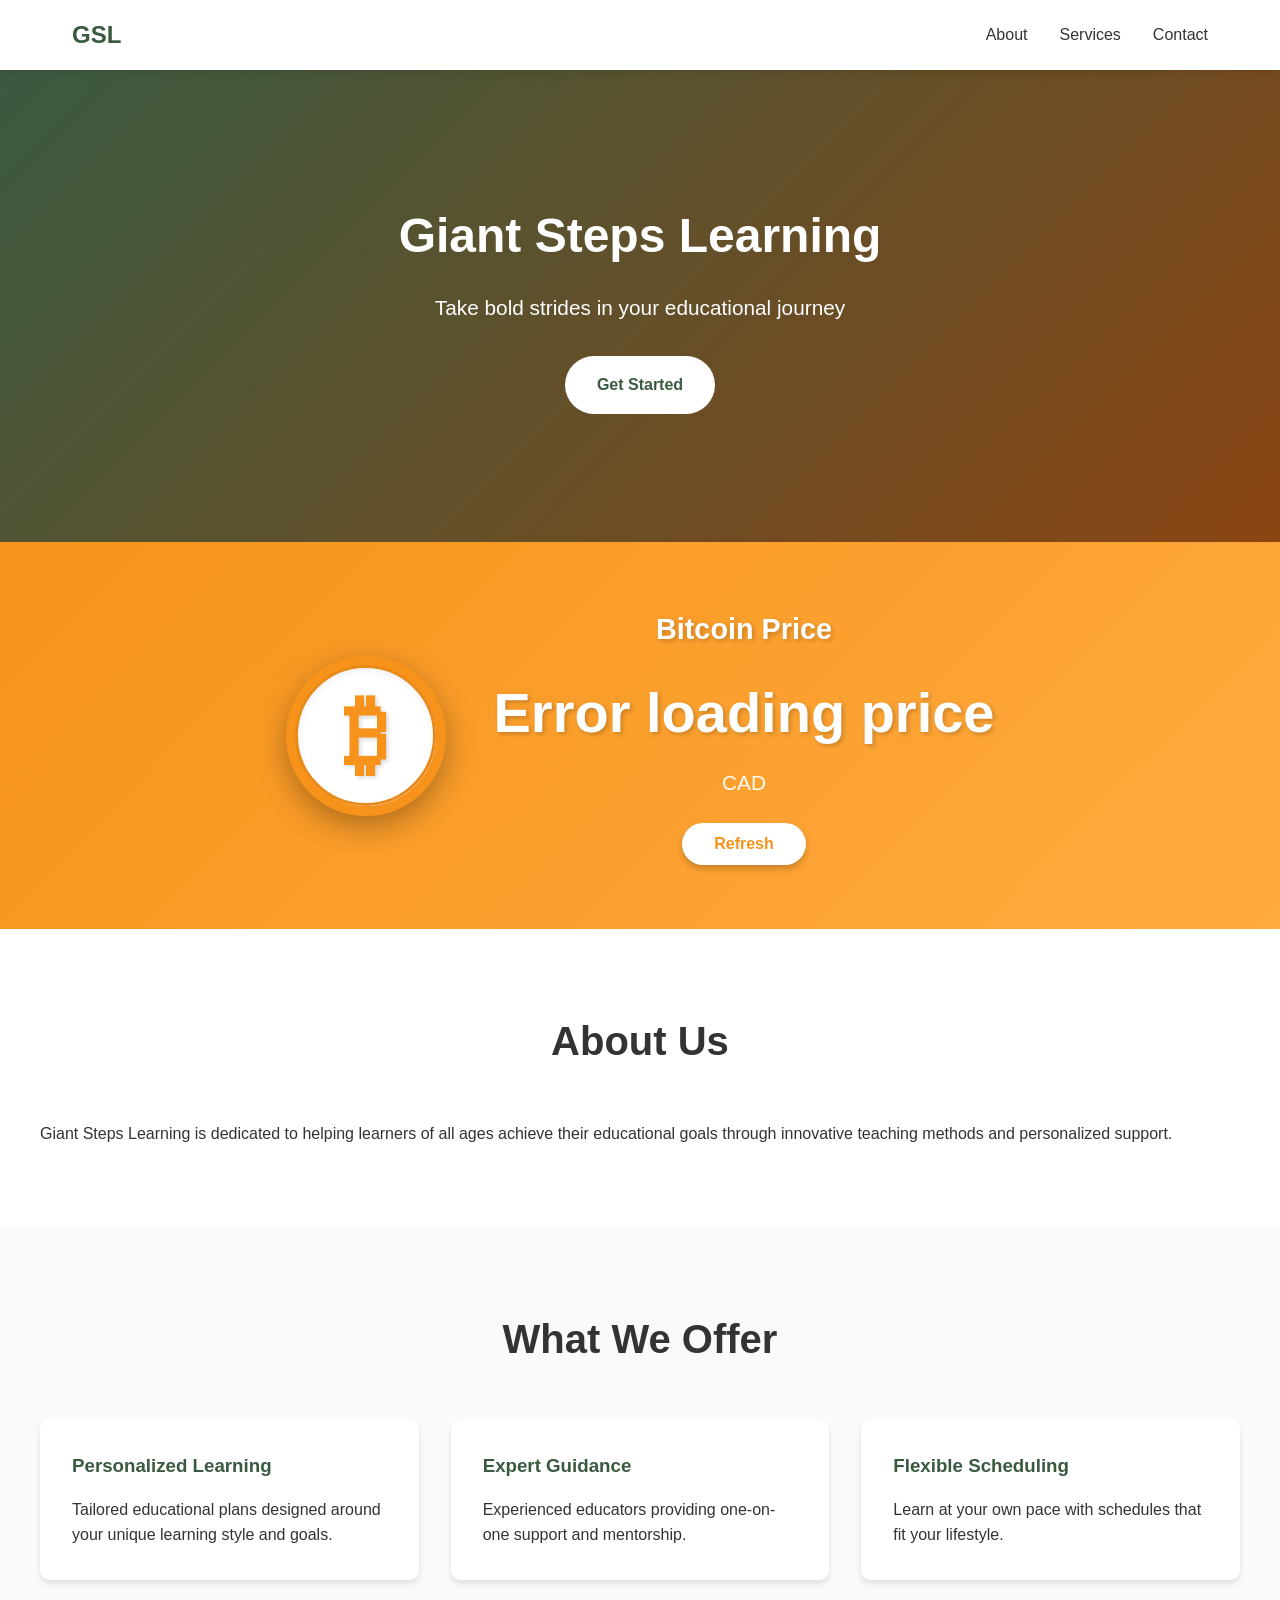
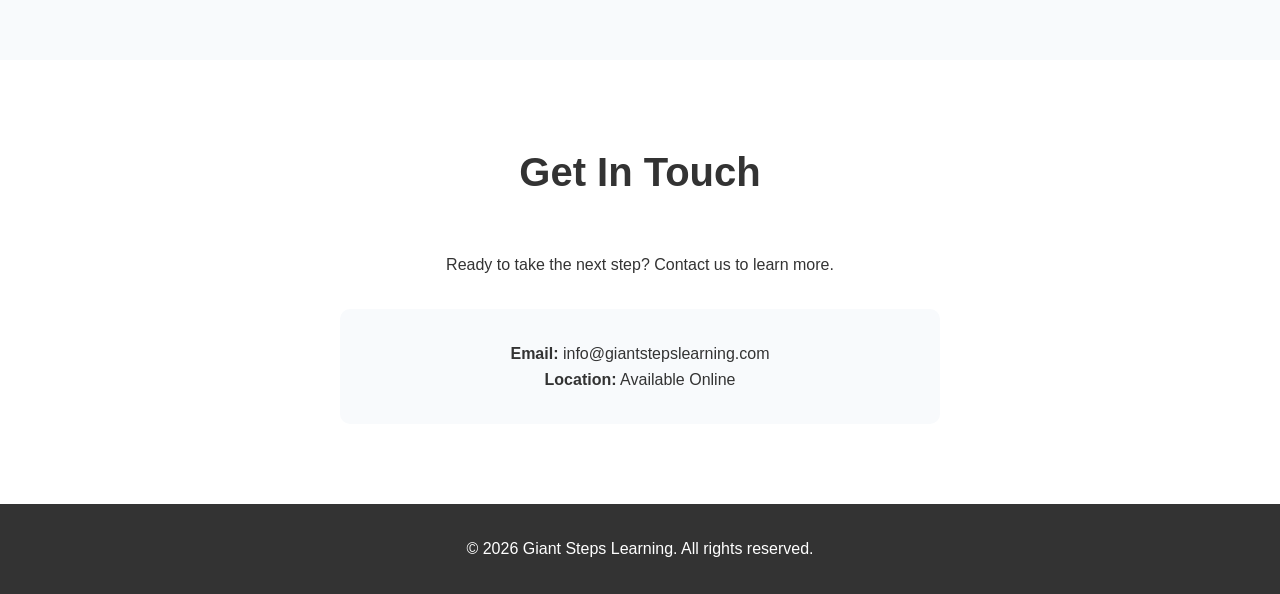
==== gsl-site/index.html @ 59ab50cb "Launch 'Get Off Zero' landing page with Bitcoin education focus" ====
<!DOCTYPE html>
<html lang="en">
<head>
    <meta charset="UTF-8">
    <meta name="viewport" content="width=device-width, initial-scale=1.0">
    <title>Giant Steps Learning</title>
    <link rel="stylesheet" href="style-new.css">
</head>
<body>
    <nav>
        <div class="nav-container">
            <div class="logo">GSL</div>
            <ul class="nav-links">
                <li><a href="#about">About</a></li>
                <li><a href="#services">Services</a></li>
                <li><a href="#contact">Contact</a></li>
            </ul>
        </div>
    </nav>

    <section class="hero">
        <div class="hero-content">
            <h1>Giant Steps Learning</h1>
            <p>Take bold strides in your educational journey</p>
            <a href="#contact" class="cta-button">Get Started</a>
        </div>
    </section>

    <!-- Bitcoin Price Tracker -->
    <section class="btc-tracker">
        <div class="btc-tracker-content">
            <div class="btc-logo">
                <div class="btc-circle">
                    <span class="btc-symbol">₿</span>
                </div>
            </div>
            <div class="btc-info">
                <h3>Bitcoin Price</h3>
                <p class="btc-price" id="btcPrice">Loading...</p>
                <p class="btc-currency">CAD</p>
                <button class="btc-refresh" onclick="fetchBTCPrice()">Refresh</button>
            </div>
        </div>
    </section>

    <section id="about" class="section">
        <div class="container">
            <h2>About Us</h2>
            <p>Giant Steps Learning is dedicated to helping learners of all ages achieve their educational goals through innovative teaching methods and personalized support.</p>
        </div>
    </section>

    <section id="services" class="section alt-bg">
        <div class="container">
            <h2>What We Offer</h2>
            <div class="services-grid">
                <div class="service-card">
                    <h3>Personalized Learning</h3>
                    <p>Tailored educational plans designed around your unique learning style and goals.</p>
                </div>
                <div class="service-card">
                    <h3>Expert Guidance</h3>
                    <p>Experienced educators providing one-on-one support and mentorship.</p>
                </div>
                <div class="service-card">
                    <h3>Flexible Scheduling</h3>
                    <p>Learn at your own pace with schedules that fit your lifestyle.</p>
                </div>
            </div>
        </div>
    </section>

    <section id="contact" class="section">
        <div class="container">
            <h2>Get In Touch</h2>
            <div class="contact-info">
                <p>Ready to take the next step? Contact us to learn more.</p>
                <div class="contact-details">
                    <p><strong>Email:</strong> info@giantstepslearning.com</p>
                    <p><strong>Location:</strong> Available Online</p>
                </div>
            </div>
        </div>
    </section>

    <footer>
        <div class="container">
            <p>&copy; 2026 Giant Steps Learning. All rights reserved.</p>
        </div>
    </footer>

    <script>
        async function fetchBTCPrice() {
            const priceElement = document.getElementById('btcPrice');
            priceElement.textContent = 'Loading...';
            
            try {
                const response = await fetch('https://api.coingecko.com/api/v3/simple/price?ids=bitcoin&vs_currencies=cad');
                const data = await response.json();
                const price = data.bitcoin.cad;
                priceElement.textContent = '$' + price.toLocaleString('en-CA', { minimumFractionDigits: 2, maximumFractionDigits: 2 });
            } catch (error) {
                priceElement.textContent = 'Error loading price';
                console.error('Error fetching BTC price:', error);
            }
        }

        // Fetch price on page load
        fetchBTCPrice();

        // Auto-refresh every 60 seconds
        setInterval(fetchBTCPrice, 60000);
    </script>
</body>
</html>
---- gsl-site/style-new.css ----
* {
    margin: 0;
    padding: 0;
    box-sizing: border-box;
}

body {
    font-family: 'Segoe UI', Tahoma, Geneva, Verdana, sans-serif;
    line-height: 1.6;
    color: #333;
}

nav {
    background: #fff;
    box-shadow: 0 2px 10px rgba(0,0,0,0.1);
    position: sticky;
    top: 0;
    z-index: 1000;
}

.nav-container {
    max-width: 1200px;
    margin: 0 auto;
    padding: 1rem 2rem;
    display: flex;
    justify-content: space-between;
    align-items: center;
}

.logo {
    font-size: 1.5rem;
    font-weight: bold;
    color: #3a5a40;
}

.nav-links {
    list-style: none;
    display: flex;
    gap: 2rem;
}

.nav-links a {
    text-decoration: none;
    color: #333;
    transition: color 0.3s;
}

.nav-links a:hover {
    color: #3a5a40;
}

.hero {
    background: linear-gradient(135deg, #3a5a40 0%, #8b4513 100%);
    color: #fff;
    padding: 8rem 2rem;
    text-align: center;
}

.hero-content h1 {
    font-size: 3rem;
    margin-bottom: 1rem;
}

.hero-content p {
    font-size: 1.3rem;
    margin-bottom: 2rem;
}

.cta-button {
    display: inline-block;
    background: #fff;
    color: #3a5a40;
    padding: 1rem 2rem;
    text-decoration: none;
    border-radius: 50px;
    font-weight: bold;
    transition: transform 0.3s, box-shadow 0.3s;
}

.cta-button:hover {
    transform: translateY(-3px);
    box-shadow: 0 10px 20px rgba(0,0,0,0.2);
}

/* Bitcoin Price Tracker */
.btc-tracker {
    background: linear-gradient(135deg, #f7931a 0%, #ffab40 100%);
    padding: 4rem 2rem;
    display: flex;
    justify-content: center;
    align-items: center;
    min-height: 300px;
}

.btc-tracker-content {
    display: flex;
    align-items: center;
    justify-content: center;
    gap: 3rem;
    flex-wrap: wrap;
    max-width: 1000px;
    width: 100%;
}

.btc-logo {
    display: flex;
    align-items: center;
    justify-content: center;
}

.btc-circle {
    width: 160px;
    height: 160px;
    border-radius: 50%;
    background: #ffffff;
    display: flex;
    align-items: center;
    justify-content: center;
    box-shadow: 0 10px 30px rgba(0,0,0,0.3), inset 0 2px 10px rgba(0,0,0,0.1);
    border: 10px solid #f7931a;
    position: relative;
}

.btc-circle::before {
    content: '';
    position: absolute;
    width: 135px;
    height: 135px;
    border-radius: 50%;
    border: 3px solid #e88a1a;
}

.btc-symbol {
    font-size: 5.5rem;
    font-weight: bold;
    color: #f7931a;
    text-shadow: 2px 2px 4px rgba(0,0,0,0.15);
}

.btc-info {
    text-align: center;
    color: #ffffff;
    display: flex;
    flex-direction: column;
    align-items: center;
}

.btc-info h3 {
    font-size: 1.8rem;
    margin-bottom: 0.5rem;
    text-shadow: 2px 2px 4px rgba(0,0,0,0.2);
}

.btc-price {
    font-size: 3.5rem;
    font-weight: bold;
    margin: 0.5rem 0;
    text-shadow: 2px 2px 4px rgba(0,0,0,0.2);
}

.btc-currency {
    font-size: 1.3rem;
    margin-bottom: 1.5rem;
    opacity: 0.95;
}

.btc-refresh {
    background: #ffffff;
    color: #f7931a;
    border: none;
    padding: 0.75rem 2rem;
    border-radius: 25px;
    font-size: 1rem;
    font-weight: bold;
    cursor: pointer;
    transition: transform 0.2s, box-shadow 0.2s;
    box-shadow: 0 4px 6px rgba(0,0,0,0.2);
}

.btc-refresh:hover {
    transform: translateY(-2px);
    box-shadow: 0 6px 12px rgba(0,0,0,0.3);
}

.btc-refresh:active {
    transform: translateY(0);
}

.section {
    padding: 5rem 2rem;
}

.container {
    max-width: 1200px;
    margin: 0 auto;
}

.section h2 {
    text-align: center;
    font-size: 2.5rem;
    margin-bottom: 3rem;
    color: #333;
}

.alt-bg {
    background: #f8fafc;
}

.services-grid {
    display: grid;
    grid-template-columns: repeat(auto-fit, minmax(300px, 1fr));
    gap: 2rem;
}

.service-card {
    background: #fff;
    padding: 2rem;
    border-radius: 10px;
    box-shadow: 0 4px 6px rgba(0,0,0,0.1);
    transition: transform 0.3s, box-shadow 0.3s;
}

.service-card:hover {
    transform: translateY(-5px);
    box-shadow: 0 10px 20px rgba(0,0,0,0.15);
}

.service-card h3 {
    color: #3a5a40;
    margin-bottom: 1rem;
}

.contact-info {
    text-align: center;
    max-width: 600px;
    margin: 0 auto;
}

.contact-details {
    margin-top: 2rem;
    padding: 2rem;
    background: #f8fafc;
    border-radius: 10px;
}

footer {
    background: #333;
    color: #fff;
    text-align: center;
    padding: 2rem;
}

@media (max-width: 768px) {
    .hero-content h1 {
        font-size: 2rem;
    }
    
    .nav-links {
        gap: 1rem;
    }
    
    .services-grid {
        grid-template-columns: 1fr;
    }
    
    .btc-tracker {
        padding: 3rem 2rem;
        min-height: auto;
    }
    
    .btc-tracker-content {
        flex-direction: column;
        gap: 2rem;
    }
    
    .btc-circle {
        width: 130px;
        height: 130px;
        border-width: 8px;
    }
    
    .btc-circle::before {
        width: 110px;
        height: 110px;
    }
    
    .btc-symbol {
        font-size: 4.5rem;
    }
    
    .btc-price {
        font-size: 2.5rem;
    }
}
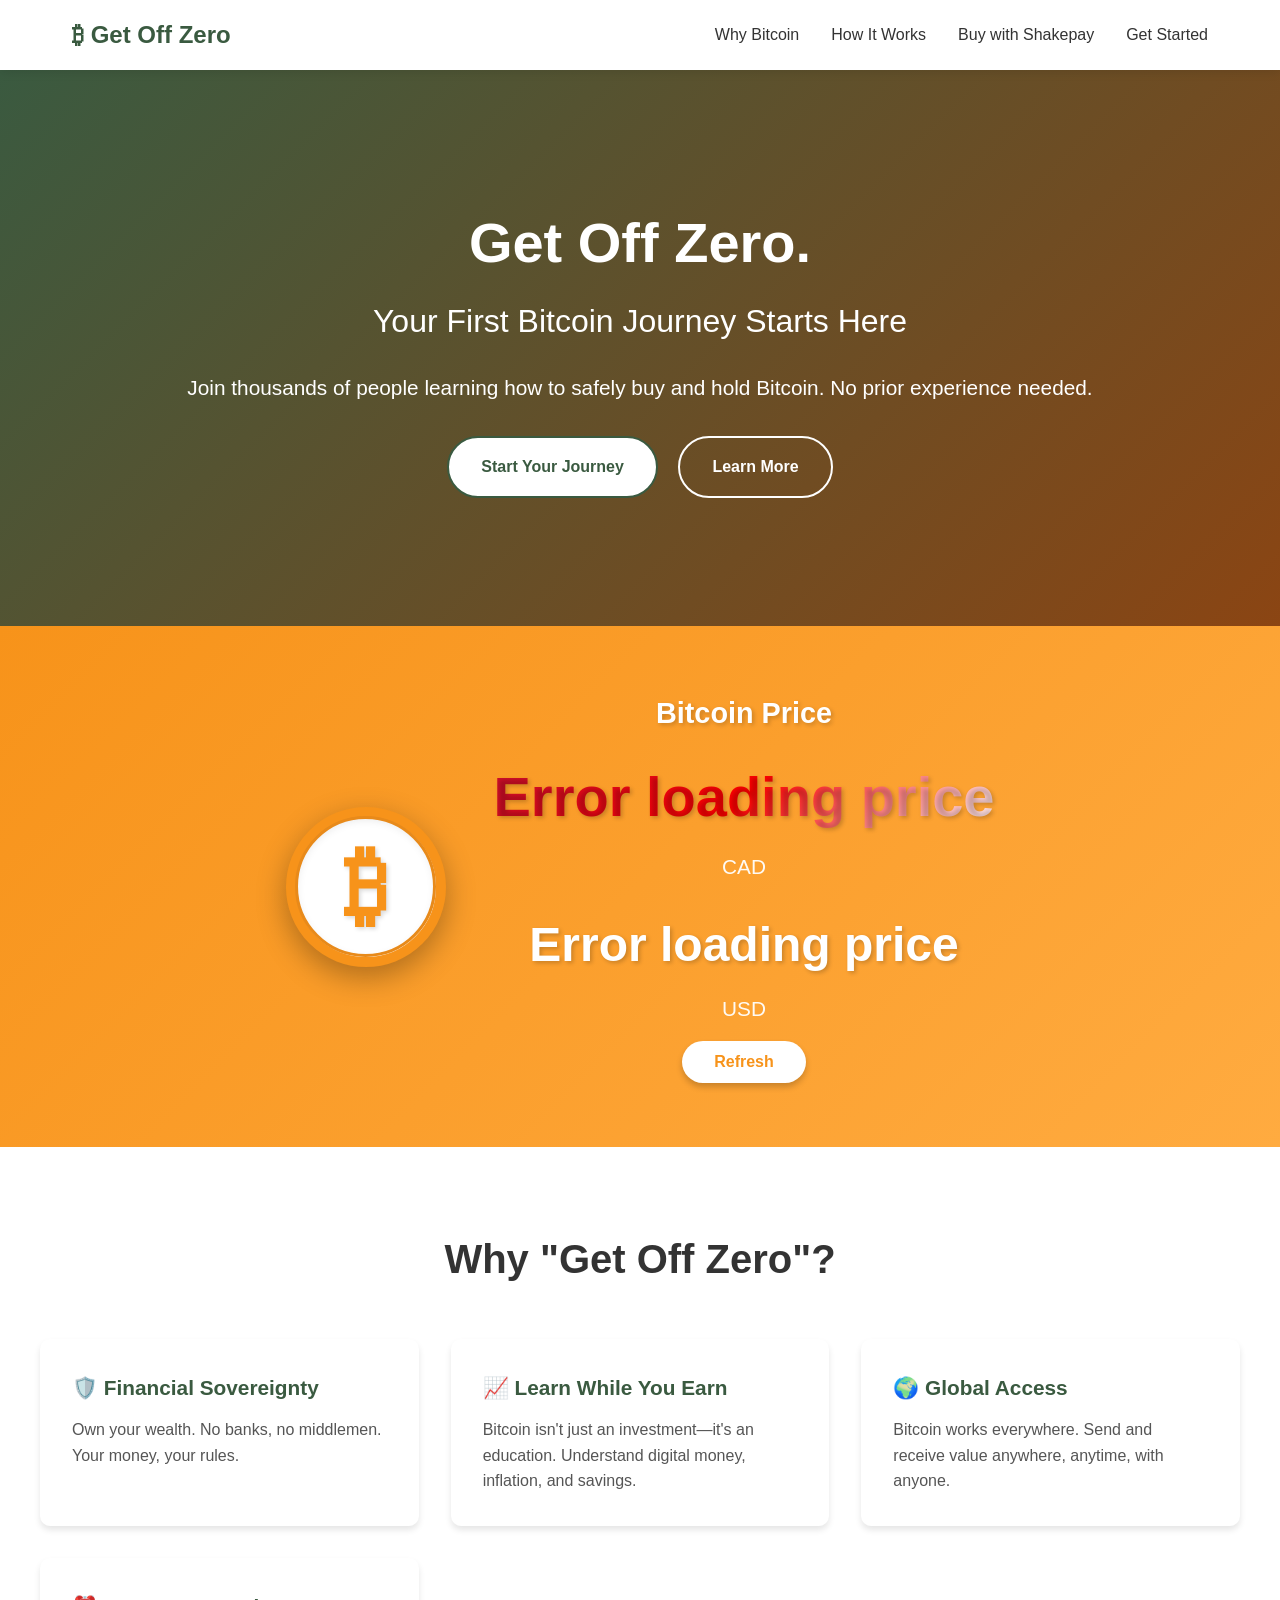
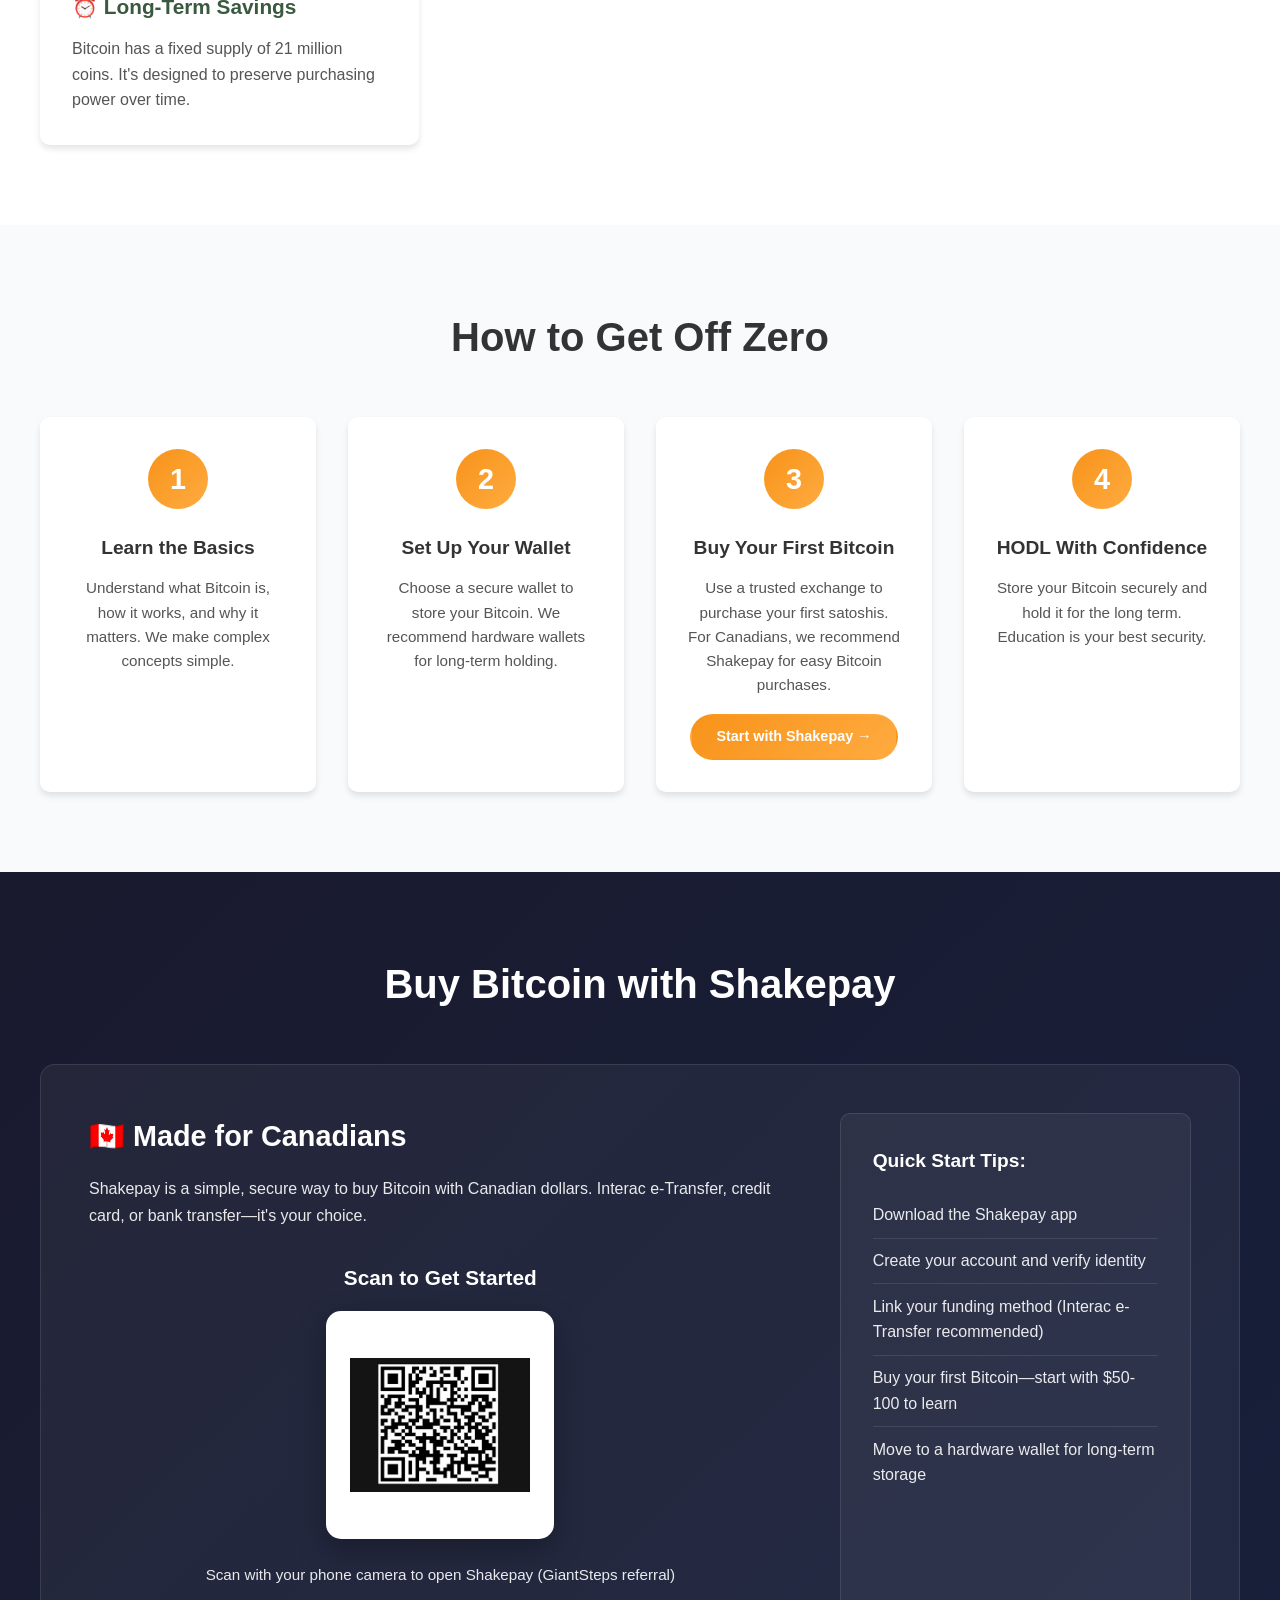
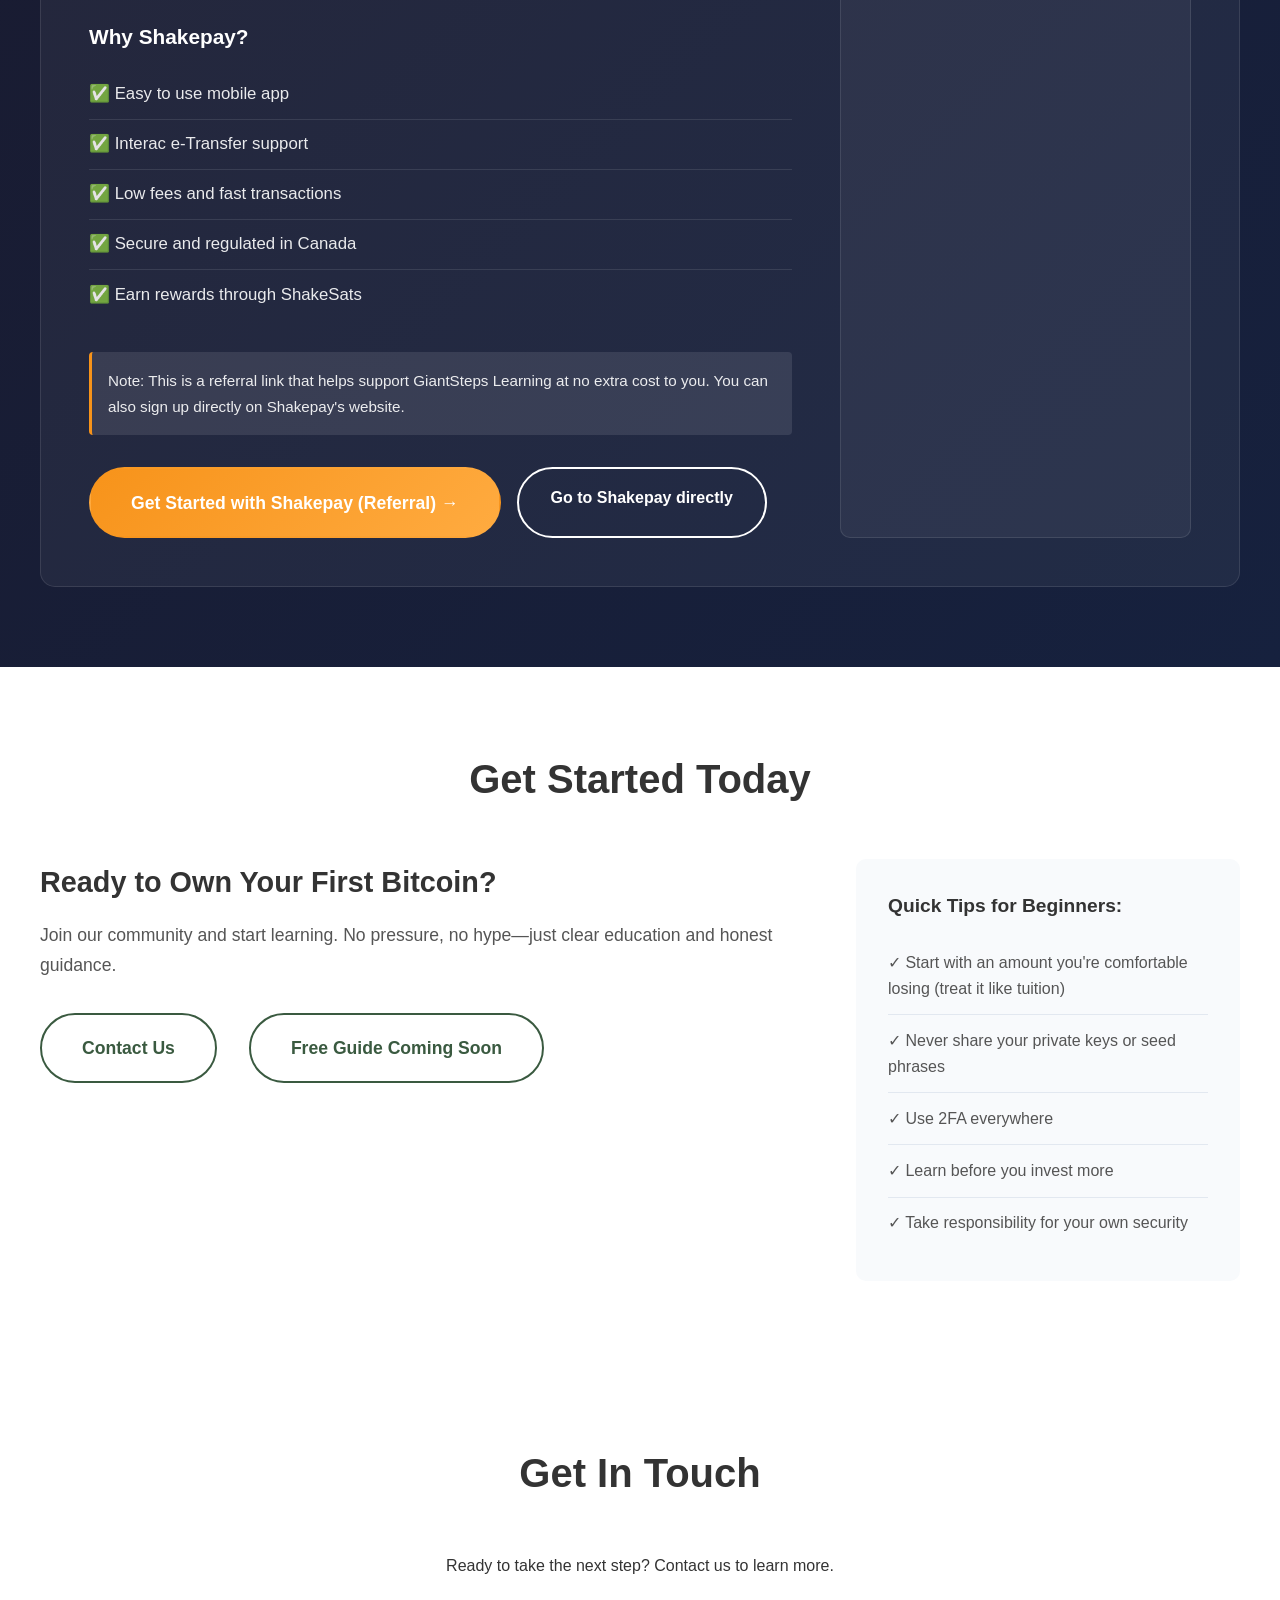
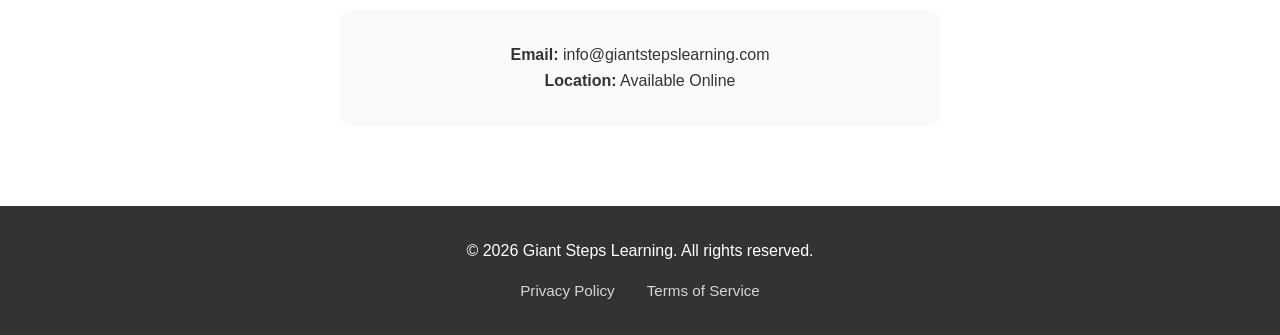
==== commit 5a50d57c: "Add Privacy Policy and Terms of Service pages for AdSense approval" ====
--- a/gsl-site/index.html
+++ b/gsl-site/index.html
@@ -3,26 +3,29 @@
 <head>
     <meta charset="UTF-8">
     <meta name="viewport" content="width=device-width, initial-scale=1.0">
-    <title>Giant Steps Learning</title>
-    <link rel="stylesheet" href="style-new.css">
+    <title>Get Off Zero with Bitcoin | Giant Steps Learning</title>
+    <link rel="stylesheet" href="style.css">
 </head>
 <body>
     <nav>
         <div class="nav-container">
-            <div class="logo">GSL</div>
+            <div class="logo">₿ Get Off Zero</div>
             <ul class="nav-links">
-                <li><a href="#about">About</a></li>
-                <li><a href="#services">Services</a></li>
-                <li><a href="#contact">Contact</a></li>
+                <li><a href="#why-btc">Why Bitcoin</a></li>
+                <li><a href="#how-it-works">How It Works</a></li>
+                <li><a href="#shakepay">Buy with Shakepay</a></li>
+                <li><a href="#get-started">Get Started</a></li>
             </ul>
         </div>
     </nav>
 
     <section class="hero">
         <div class="hero-content">
-            <h1>Giant Steps Learning</h1>
-            <p>Take bold strides in your educational journey</p>
-            <a href="#contact" class="cta-button">Get Started</a>
+            <h1>Get Off Zero.</h1>
+            <h2>Your First Bitcoin Journey Starts Here</h2>
+            <p>Join thousands of people learning how to safely buy and hold Bitcoin. No prior experience needed.</p>
+            <a href="#get-started" class="cta-button">Start Your Journey</a>
+            <a href="#why-btc" class="secondary-button">Learn More</a>
         </div>
     </section>
 
@@ -38,33 +41,134 @@
                 <h3>Bitcoin Price</h3>
                 <p class="btc-price" id="btcPrice">Loading...</p>
                 <p class="btc-currency">CAD</p>
+                <p class="btc-price-usd" id="btcPriceUSD">Loading...</p>
+                <p class="btc-currency">USD</p>
                 <button class="btc-refresh" onclick="fetchBTCPrice()">Refresh</button>
             </div>
         </div>
     </section>
 
-    <section id="about" class="section">
-        <div class="container">
-            <h2>About Us</h2>
-            <p>Giant Steps Learning is dedicated to helping learners of all ages achieve their educational goals through innovative teaching methods and personalized support.</p>
-        </div>
-    </section>
-
-    <section id="services" class="section alt-bg">
-        <div class="container">
-            <h2>What We Offer</h2>
-            <div class="services-grid">
-                <div class="service-card">
-                    <h3>Personalized Learning</h3>
-                    <p>Tailored educational plans designed around your unique learning style and goals.</p>
-                </div>
-                <div class="service-card">
-                    <h3>Expert Guidance</h3>
-                    <p>Experienced educators providing one-on-one support and mentorship.</p>
-                </div>
-                <div class="service-card">
-                    <h3>Flexible Scheduling</h3>
-                    <p>Learn at your own pace with schedules that fit your lifestyle.</p>
+    <section id="why-btc" class="section">
+        <div class="container">
+            <h2>Why "Get Off Zero"?</h2>
+            <div class="why-btc-grid">
+                <div class="btc-benefit">
+                    <h3>🛡️ Financial Sovereignty</h3>
+                    <p>Own your wealth. No banks, no middlemen. Your money, your rules.</p>
+                </div>
+                <div class="btc-benefit">
+                    <h3>📈 Learn While You Earn</h3>
+                    <p>Bitcoin isn't just an investment—it's an education. Understand digital money, inflation, and savings.</p>
+                </div>
+                <div class="btc-benefit">
+                    <h3>🌍 Global Access</h3>
+                    <p>Bitcoin works everywhere. Send and receive value anywhere, anytime, with anyone.</p>
+                </div>
+                <div class="btc-benefit">
+                    <h3>⏰ Long-Term Savings</h3>
+                    <p>Bitcoin has a fixed supply of 21 million coins. It's designed to preserve purchasing power over time.</p>
+                </div>
+            </div>
+        </div>
+    </section>
+
+    <section id="how-it-works" class="section alt-bg">
+        <div class="container">
+            <h2>How to Get Off Zero</h2>
+            <div class="steps-container">
+                <div class="step">
+                    <div class="step-number">1</div>
+                    <h3>Learn the Basics</h3>
+                    <p>Understand what Bitcoin is, how it works, and why it matters. We make complex concepts simple.</p>
+                </div>
+                <div class="step">
+                    <div class="step-number">2</div>
+                    <h3>Set Up Your Wallet</h3>
+                    <p>Choose a secure wallet to store your Bitcoin. We recommend hardware wallets for long-term holding.</p>
+                </div>
+                <div class="step">
+                    <div class="step-number">3</div>
+                    <h3>Buy Your First Bitcoin</h3>
+                    <p>Use a trusted exchange to purchase your first satoshis. For Canadians, we recommend Shakepay for easy Bitcoin purchases.</p>
+                    <a href="https://shakepay.me/r/VNRET3X" class="step-cta" target="_blank" rel="noopener noreferrer">Start with Shakepay →</a>
+                </div>
+                <div class="step">
+                    <div class="step-number">4</div>
+                    <h3>HODL With Confidence</h3>
+                    <p>Store your Bitcoin securely and hold it for the long term. Education is your best security.</p>
+                </div>
+            </div>
+        </div>
+    </section>
+
+    <!-- Shakepay Section -->
+    <section id="shakepay" class="section">
+        <div class="container">
+            <h2>Buy Bitcoin with Shakepay</h2>
+            <div class="shakepay-card">
+                <div class="shakepay-content">
+                    <h3>🇨🇦 Made for Canadians</h3>
+                    <p>Shakepay is a simple, secure way to buy Bitcoin with Canadian dollars. Interac e-Transfer, credit card, or bank transfer—it's your choice.</p>
+                    
+                    <div class="qr-container">
+                        <h4>Scan to Get Started</h4>
+                        <div class="qr-code">
+                            <img src="shakepay-qr.jpg" alt="Shakepay referral QR code" class="qr-image">
+                        </div>
+                        <p class="qr-caption">Scan with your phone camera to open Shakepay (GiantSteps referral)</p>
+                    </div>
+                    
+                    <h4>Why Shakepay?</h4>
+                    <ul class="shakepay-features">
+                        <li>✅ Easy to use mobile app</li>
+                        <li>✅ Interac e-Transfer support</li>
+                        <li>✅ Low fees and fast transactions</li>
+                        <li>✅ Secure and regulated in Canada</li>
+                        <li>✅ Earn rewards through ShakeSats</li>
+                    </ul>
+                    
+                    <p class="referral-disclosure">Note: This is a referral link that helps support GiantSteps Learning at no extra cost to you. You can also sign up directly on Shakepay's website.</p>
+                    
+                    <div class="referral-buttons">
+                        <a href="https://shakepay.me/r/VNRET3X" class="shakepay-button" target="_blank" rel="noopener noreferrer">Get Started with Shakepay (Referral) →</a>
+                        <a href="https://shakepay.com" class="secondary-button" target="_blank" rel="noopener noreferrer">Go to Shakepay directly</a>
+                    </div>
+                </div>
+                <div class="shakepay-tips">
+                    <h4>Quick Start Tips:</h4>
+                    <ul>
+                        <li>Download the Shakepay app</li>
+                        <li>Create your account and verify identity</li>
+                        <li>Link your funding method (Interac e-Transfer recommended)</li>
+                        <li>Buy your first Bitcoin—start with $50-100 to learn</li>
+                        <li>Move to a hardware wallet for long-term storage</li>
+                    </ul>
+                </div>
+            </div>
+        </div>
+    </section>
+
+    <section id="get-started" class="section">
+        <div class="container">
+            <h2>Get Started Today</h2>
+            <div class="cta-section">
+                <div class="cta-content">
+                    <h3>Ready to Own Your First Bitcoin?</h3>
+                    <p>Join our community and start learning. No pressure, no hype—just clear education and honest guidance.</p>
+                    <div class="cta-buttons">
+                        <a href="mailto:info@giantstepslearning.com" class="cta-button large">Contact Us</a>
+                        <a href="#" class="cta-button secondary large">Free Guide Coming Soon</a>
+                    </div>
+                </div>
+                <div class="cta-tips">
+                    <h4>Quick Tips for Beginners:</h4>
+                    <ul>
+                        <li>✓ Start with an amount you're comfortable losing (treat it like tuition)</li>
+                        <li>✓ Never share your private keys or seed phrases</li>
+                        <li>✓ Use 2FA everywhere</li>
+                        <li>✓ Learn before you invest more</li>
+                        <li>✓ Take responsibility for your own security</li>
+                    </ul>
                 </div>
             </div>
         </div>
@@ -86,22 +190,31 @@
     <footer>
         <div class="container">
             <p>&copy; 2026 Giant Steps Learning. All rights reserved.</p>
+            <div class="footer-links">
+                <a href="privacy.html">Privacy Policy</a>
+                <a href="terms.html">Terms of Service</a>
+            </div>
         </div>
     </footer>
 
     <script>
         async function fetchBTCPrice() {
-            const priceElement = document.getElementById('btcPrice');
-            priceElement.textContent = 'Loading...';
+            const priceElement = document.getElementById("btcPrice");
+            const priceUSDElement = document.getElementById("btcPriceUSD");
+            priceElement.textContent = "Loading...";
+            priceUSDElement.textContent = "Loading...";
             
             try {
-                const response = await fetch('https://api.coingecko.com/api/v3/simple/price?ids=bitcoin&vs_currencies=cad');
+                const response = await fetch("https://api.coingecko.com/api/v3/simple/price?ids=bitcoin&vs_currencies=cad,usd");
                 const data = await response.json();
-                const price = data.bitcoin.cad;
-                priceElement.textContent = '$' + price.toLocaleString('en-CA', { minimumFractionDigits: 2, maximumFractionDigits: 2 });
+                const priceCAD = data.bitcoin.cad;
+                const priceUSD = data.bitcoin.usd;
+                priceElement.textContent = "$" + priceCAD.toLocaleString("en-CA", { minimumFractionDigits: 2, maximumFractionDigits: 2 });
+                priceUSDElement.textContent = "$" + priceUSD.toLocaleString("en-US", { minimumFractionDigits: 2, maximumFractionDigits: 2 });
             } catch (error) {
-                priceElement.textContent = 'Error loading price';
-                console.error('Error fetching BTC price:', error);
+                priceElement.textContent = "Error loading price";
+                priceUSDElement.textContent = "Error loading price";
+                console.error("Error fetching BTC price:", error);
             }
         }
 
@@ -112,4 +225,4 @@
         setInterval(fetchBTCPrice, 60000);
     </script>
 </body>
-</html>+</html>
--- a/gsl-site/style.css
+++ b/gsl-site/style.css
@@ -0,0 +1,762 @@
+* {
+    margin: 0;
+    padding: 0;
+    box-sizing: border-box;
+}
+
+body {
+    font-family: "Segoe UI", Tahoma, Geneva, Verdana, sans-serif;
+    line-height: 1.6;
+    color: #333;
+}
+
+nav {
+    background: #fff;
+    box-shadow: 0 2px 10px rgba(0,0,0,0.1);
+    position: sticky;
+    top: 0;
+    z-index: 1000;
+}
+
+.nav-container {
+    max-width: 1200px;
+    margin: 0 auto;
+    padding: 1rem 2rem;
+    display: flex;
+    justify-content: space-between;
+    align-items: center;
+}
+
+.logo {
+    font-size: 1.5rem;
+    font-weight: bold;
+    color: #3a5a40;
+}
+
+.nav-links {
+    list-style: none;
+    display: flex;
+    gap: 2rem;
+}
+
+.nav-links a {
+    text-decoration: none;
+    color: #333;
+    transition: color 0.3s;
+}
+
+.nav-links a:hover {
+    color: #3a5a40;
+}
+
+.hero {
+    background: linear-gradient(135deg, #3a5a40 0%, #8b4513 100%);
+    color: #fff;
+    padding: 8rem 2rem;
+    text-align: center;
+}
+
+.hero-content h1 {
+    font-size: 3.5rem;
+    margin-bottom: 0.5rem;
+    font-weight: 800;
+}
+
+.hero-content h2 {
+    font-size: 2rem;
+    margin-bottom: 1.5rem;
+    font-weight: 300;
+}
+
+.hero-content p {
+    font-size: 1.3rem;
+    margin-bottom: 2rem;
+}
+
+.cta-button {
+    display: inline-block;
+    background: #fff;
+    color: #3a5a40;
+    padding: 1rem 2rem;
+    text-decoration: none;
+    border-radius: 50px;
+    font-weight: bold;
+    transition: transform 0.3s, box-shadow 0.3s;
+    margin-right: 1rem;
+    border: 2px solid #3a5a40;
+}
+
+.secondary-button {
+    display: inline-block;
+    background: transparent;
+    color: #fff;
+    padding: 1rem 2rem;
+    text-decoration: none;
+    border-radius: 50px;
+    font-weight: bold;
+    transition: transform 0.3s, box-shadow 0.3s;
+    border: 2px solid #fff;
+}
+
+.secondary-button:hover {
+    transform: translateY(-3px);
+    background: rgba(255,255,255,0.1);
+    box-shadow: 0 10px 20px rgba(0,0,0,0.2);
+}
+
+.cta-button.large, .secondary-button.large {
+    padding: 1.2rem 2.5rem;
+    font-size: 1.1rem;
+}
+
+.cta-button:hover {
+    transform: translateY(-3px);
+    box-shadow: 0 10px 20px rgba(0,0,0,0.2);
+}
+
+/* Bitcoin Price Tracker */
+.btc-tracker {
+    background: linear-gradient(135deg, #f7931a 0%, #ffab40 100%);
+    padding: 4rem 2rem;
+    display: flex;
+    justify-content: center;
+    align-items: center;
+    min-height: 300px;
+}
+
+.btc-tracker-content {
+    display: flex;
+    align-items: center;
+    justify-content: center;
+    gap: 3rem;
+    flex-wrap: wrap;
+    max-width: 1000px;
+    width: 100%;
+}
+
+.btc-logo {
+    display: flex;
+    align-items: center;
+    justify-content: center;
+}
+
+.btc-circle {
+    width: 160px;
+    height: 160px;
+    border-radius: 50%;
+    background: #ffffff;
+    display: flex;
+    align-items: center;
+    justify-content: center;
+    box-shadow: 0 10px 30px rgba(0,0,0,0.3), inset 0 2px 10px rgba(0,0,0,0.1);
+    border: 10px solid #f7931a;
+    position: relative;
+}
+
+.btc-circle::before {
+    content: "";
+    position: absolute;
+    width: 135px;
+    height: 135px;
+    border-radius: 50%;
+    border: 3px solid #e88a1a;
+}
+
+.btc-symbol {
+    font-size: 5.5rem;
+    font-weight: bold;
+    color: #f7931a;
+    text-shadow: 2px 2px 4px rgba(0,0,0,0.15);
+}
+
+.btc-info {
+    text-align: center;
+    color: #ffffff;
+    display: flex;
+    flex-direction: column;
+    align-items: center;
+}
+
+.btc-info h3 {
+    font-size: 1.8rem;
+    margin-bottom: 0.5rem;
+    text-shadow: 2px 2px 4px rgba(0,0,0,0.2);
+}
+
+.btc-price {
+    font-size: 3.5rem;
+    font-weight: bold;
+    margin: 0.5rem 0;
+    background: linear-gradient(135deg, #C8102E 0%, #FF0000 50%, #FFFFFF 100%);
+    -webkit-background-clip: text;
+    -webkit-text-fill-color: transparent;
+    background-clip: text;
+    text-shadow: 2px 2px 4px rgba(0,0,0,0.2);
+}
+
+.btc-currency {
+    font-size: 1.3rem;
+    margin-bottom: 1rem;
+    opacity: 0.95;
+}
+
+.btc-price-usd {
+    font-size: 3rem;
+    font-weight: bold;
+    margin: 0.5rem 0;
+    color: #ffffff;
+    text-shadow: 2px 2px 4px rgba(0,0,0,0.2);
+}
+
+.btc-refresh {
+    background: #ffffff;
+    color: #f7931a;
+    border: none;
+    padding: 0.75rem 2rem;
+    border-radius: 25px;
+    font-size: 1rem;
+    font-weight: bold;
+    cursor: pointer;
+    transition: transform 0.2s, box-shadow 0.2s;
+    box-shadow: 0 4px 6px rgba(0,0,0,0.2);
+}
+
+.btc-refresh:hover {
+    transform: translateY(-2px);
+    box-shadow: 0 6px 12px rgba(0,0,0,0.3);
+}
+
+.btc-refresh:active {
+    transform: translateY(0);
+}
+
+.section {
+    padding: 5rem 2rem;
+}
+
+.container {
+    max-width: 1200px;
+    margin: 0 auto;
+}
+
+.section h2 {
+    text-align: center;
+    font-size: 2.5rem;
+    margin-bottom: 3rem;
+    color: #333;
+}
+
+.alt-bg {
+    background: #f8fafc;
+}
+
+.services-grid {
+    display: grid;
+    grid-template-columns: repeat(auto-fit, minmax(300px, 1fr));
+    gap: 2rem;
+}
+
+.service-card {
+    background: #fff;
+    padding: 2rem;
+    border-radius: 10px;
+    box-shadow: 0 4px 6px rgba(0,0,0,0.1);
+    transition: transform 0.3s, box-shadow 0.3s;
+}
+
+.service-card:hover {
+    transform: translateY(-5px);
+    box-shadow: 0 10px 20px rgba(0,0,0,0.15);
+}
+
+.service-card h3, .btc-benefit h3 {
+    color: #3a5a40;
+    margin-bottom: 1rem;
+}
+
+/* Why Bitcoin Grid */
+.why-btc-grid {
+    display: grid;
+    grid-template-columns: repeat(auto-fit, minmax(280px, 1fr));
+    gap: 2rem;
+    margin-top: 3rem;
+}
+
+.btc-benefit {
+    background: #fff;
+    padding: 2rem;
+    border-radius: 10px;
+    box-shadow: 0 4px 6px rgba(0,0,0,0.1);
+    transition: transform 0.3s, box-shadow 0.3s;
+}
+
+.btc-benefit:hover {
+    transform: translateY(-5px);
+    box-shadow: 0 10px 20px rgba(0,0,0,0.15);
+}
+
+.btc-benefit h3 {
+    font-size: 1.3rem;
+    margin-bottom: 0.8rem;
+}
+
+.btc-benefit p {
+    font-size: 1rem;
+    line-height: 1.6;
+    color: #555;
+}
+
+/* Steps Container */
+.steps-container {
+    display: grid;
+    grid-template-columns: repeat(auto-fit, minmax(250px, 1fr));
+    gap: 2rem;
+    margin-top: 3rem;
+}
+
+.step {
+    background: #fff;
+    padding: 2rem;
+    border-radius: 10px;
+    box-shadow: 0 4px 6px rgba(0,0,0,0.1);
+    transition: transform 0.3s, box-shadow 0.3s;
+    text-align: center;
+}
+
+.step:hover {
+    transform: translateY(-5px);
+    box-shadow: 0 10px 20px rgba(0,0,0,0.15);
+}
+
+.step-number {
+    width: 60px;
+    height: 60px;
+    border-radius: 50%;
+    background: linear-gradient(135deg, #f7931a 0%, #ffab40 100%);
+    color: #fff;
+    display: flex;
+    align-items: center;
+    justify-content: center;
+    font-size: 1.8rem;
+    font-weight: bold;
+    margin: 0 auto 1.5rem;
+}
+
+.step h3 {
+    color: #333;
+    margin-bottom: 0.8rem;
+    font-size: 1.2rem;
+}
+
+.step p {
+    color: #555;
+    font-size: 0.95rem;
+    line-height: 1.6;
+}
+
+/* CTA Section */
+.cta-section {
+    display: grid;
+    grid-template-columns: 2fr 1fr;
+    gap: 3rem;
+    margin-top: 3rem;
+}
+
+.cta-content {
+    text-align: left;
+}
+
+.cta-content h3 {
+    font-size: 1.8rem;
+    color: #333;
+    margin-bottom: 1rem;
+}
+
+.cta-content p {
+    font-size: 1.1rem;
+    line-height: 1.7;
+    color: #555;
+    margin-bottom: 2rem;
+}
+
+.cta-buttons {
+    display: flex;
+    gap: 1rem;
+    flex-wrap: wrap;
+}
+
+.cta-tips {
+    background: #f8fafc;
+    padding: 2rem;
+    border-radius: 10px;
+}
+
+.cta-tips h4 {
+    color: #333;
+    font-size: 1.2rem;
+    margin-bottom: 1rem;
+}
+
+.cta-tips ul {
+    list-style: none;
+    padding: 0;
+}
+
+.cta-tips li {
+    padding: 0.8rem 0;
+    color: #555;
+    line-height: 1.6;
+    border-bottom: 1px solid #e2e8f0;
+}
+
+.cta-tips li:last-child {
+    border-bottom: none;
+}
+
+/* Shakepay Section */
+#shakepay {
+    background: linear-gradient(135deg, #1a1a2e 0%, #16213e 100%);
+    color: #fff;
+    padding: 5rem 2rem;
+}
+
+#shakepay h2 {
+    color: #fff;
+    text-align: center;
+    margin-bottom: 3rem;
+}
+
+.shakepay-card {
+    display: grid;
+    grid-template-columns: 2fr 1fr;
+    gap: 3rem;
+    background: rgba(255,255,255,0.05);
+    padding: 3rem;
+    border-radius: 15px;
+    border: 1px solid rgba(255,255,255,0.1);
+}
+
+@media (max-width: 768px) {
+    .shakepay-card {
+        grid-template-columns: 1fr;
+    }
+}
+
+/* QR Code Container */
+.qr-container {
+    text-align: center;
+    margin: 2rem 0;
+}
+
+.qr-container h4 {
+    color: #fff;
+    font-size: 1.2rem;
+    margin-bottom: 1rem;
+}
+
+.qr-code {
+    background: #fff;
+    display: inline-block;
+    padding: 1.5rem;
+    border-radius: 15px;
+    box-shadow: 0 10px 30px rgba(0,0,0,0.3);
+    margin-bottom: 1rem;
+}
+
+.qr-image {
+    display: block;
+    width: 180px;
+    height: 180px;
+    object-fit: contain;
+}
+
+.qr-caption {
+    color: rgba(255,255,255,0.8);
+    font-size: 0.95rem;
+    line-height: 1.5;
+    margin-bottom: 1rem;
+}
+
+.shakepay-content {
+    text-align: left;
+}
+
+.shakepay-content h3 {
+    font-size: 1.8rem;
+    margin-bottom: 1rem;
+    color: #fff;
+}
+
+.shakepay-content p {
+    color: rgba(255,255,255,0.9);
+    line-height: 1.7;
+    margin-bottom: 2rem;
+}
+
+.shakepay-content h4 {
+    font-size: 1.3rem;
+    color: #fff;
+    margin-bottom: 1rem;
+}
+
+.shakepay-features {
+    list-style: none;
+    padding: 0;
+    margin-bottom: 2rem;
+}
+
+.shakepay-features li {
+    padding: 0.7rem 0;
+    color: rgba(255,255,255,0.9);
+    font-size: 1.05rem;
+    border-bottom: 1px solid rgba(255,255,255,0.1);
+}
+
+.shakepay-features li:last-child {
+    border-bottom: none;
+}
+
+.shakepay-button {
+    display: inline-block;
+    background: linear-gradient(135deg, #f7931a 0%, #ffab40 100%);
+    color: #fff;
+    padding: 1.2rem 2.5rem;
+    text-decoration: none;
+    border-radius: 50px;
+    font-weight: bold;
+    font-size: 1.1rem;
+    transition: transform 0.3s, box-shadow 0.3s;
+    border: 2px solid transparent;
+}
+
+.shakepay-button:hover {
+    transform: translateY(-3px);
+    box-shadow: 0 10px 30px rgba(247,147,26,0.4);
+}
+
+.step-cta {
+    display: inline-block;
+    margin-top: 1rem;
+    padding: 0.6rem 1.5rem;
+    background: linear-gradient(135deg, #f7931a 0%, #ffab40 100%);
+    color: #fff;
+    text-decoration: none;
+    border-radius: 25px;
+    font-weight: bold;
+    font-size: 0.9rem;
+    transition: transform 0.3s, box-shadow 0.3s;
+    border: 2px solid transparent;
+}
+
+.step-cta:hover {
+    transform: translateY(-2px);
+    box-shadow: 0 6px 15px rgba(247,147,26,0.3);
+}
+
+.shakepay-tips {
+    background: rgba(255,255,255,0.05);
+    padding: 2rem;
+    border-radius: 10px;
+    border: 1px solid rgba(255,255,255,0.1);
+}
+
+.shakepay-tips h4 {
+    color: #fff;
+    font-size: 1.2rem;
+    margin-bottom: 1rem;
+}
+
+.shakepay-tips ul {
+    list-style: none;
+    padding: 0;
+}
+
+.shakepay-tips li {
+    padding: 0.6rem 0;
+    color: rgba(255,255,255,0.9);
+    line-height: 1.6;
+    border-bottom: 1px solid rgba(255,255,255,0.1);
+}
+
+.shakepay-tips li:last-child {
+    border-bottom: none;
+}
+
+/* Referral Disclosure */
+.referral-disclosure {
+    background: rgba(255,255,255,0.1);
+    border-left: 3px solid #f7931a;
+    padding: 1rem;
+    margin-bottom: 2rem;
+    font-size: 0.95rem;
+    line-height: 1.6;
+    color: rgba(255,255,255,0.9);
+    border-radius: 4px;
+}
+
+.referral-buttons {
+    display: flex;
+    flex-direction: column;
+    gap: 1rem;
+    margin-top: 1rem;
+}
+
+@media (min-width: 768px) {
+    .referral-buttons {
+        flex-direction: row;
+        justify-content: flex-start;
+    }
+}
+
+.contact-info {
+    text-align: center;
+    max-width: 600px;
+    margin: 0 auto;
+}
+
+.contact-details {
+    margin-top: 2rem;
+    padding: 2rem;
+    background: #f8fafc;
+    border-radius: 10px;
+}
+
+footer {
+    background: #333;
+    color: #fff;
+    text-align: center;
+    padding: 2rem;
+}
+
+.footer-links {
+    margin-top: 1rem;
+    display: flex;
+    justify-content: center;
+    gap: 2rem;
+    flex-wrap: wrap;
+}
+
+.footer-links a {
+    color: rgba(255,255,255,0.8);
+    text-decoration: none;
+    transition: color 0.3s;
+    font-size: 0.95rem;
+}
+
+.footer-links a:hover {
+    color: #fff;
+}
+
+/* Policy Pages */
+.policy-content {
+    max-width: 900px;
+    margin: 0 auto;
+}
+
+.policy-content h1 {
+    text-align: center;
+    font-size: 2.5rem;
+    margin-bottom: 0.5rem;
+    color: #333;
+}
+
+.last-updated {
+    text-align: center;
+    color: #666;
+    font-style: italic;
+    margin-bottom: 3rem;
+}
+
+.policy-section {
+    margin-bottom: 3rem;
+    padding: 2rem;
+    background: #fff;
+    border-radius: 10px;
+    box-shadow: 0 2px 8px rgba(0,0,0,0.1);
+}
+
+.policy-section h2 {
+    font-size: 1.8rem;
+    color: #3a5a40;
+    margin-bottom: 1rem;
+    border-bottom: 2px solid #f7931a;
+    padding-bottom: 0.5rem;
+}
+
+.policy-section h3 {
+    font-size: 1.3rem;
+    color: #555;
+    margin-top: 1.5rem;
+    margin-bottom: 0.8rem;
+}
+
+.policy-section p {
+    line-height: 1.7;
+    color: #555;
+    margin-bottom: 1rem;
+}
+
+.policy-section ul {
+    margin-left: 2rem;
+    margin-bottom: 1rem;
+}
+
+.policy-section li {
+    margin-bottom: 0.5rem;
+    line-height: 1.6;
+    color: #555;
+}
+
+.policy-section a {
+    color: #f7931a;
+    text-decoration: none;
+    transition: color 0.3s;
+}
+
+.policy-section a:hover {
+    color: #e88a1a;
+    text-decoration: underline;
+}
+
+@media (max-width: 768px) {
+    .hero-content h1 {
+        font-size: 2rem;
+    }
+    
+    .nav-links {
+        gap: 1rem;
+    }
+    
+    .services-grid {
+        grid-template-columns: 1fr;
+    }
+    
+    .btc-tracker {
+        padding: 3rem 2rem;
+        min-height: auto;
+    }
+    
+    .btc-tracker-content {
+        flex-direction: column;
+        gap: 2rem;
+    }
+    
+    .btc-circle {
+        width: 130px;
+        height: 130px;
+        border-width: 8px;
+    }
+    
+    .btc-circle::before {
+        width: 110px;
+        height: 110px;
+    }
+    
+    .btc-symbol {
+        font-size: 4.5rem;
+    }
+    
+    .btc-price {
+        font-size: 2.5rem;
+    }
+}
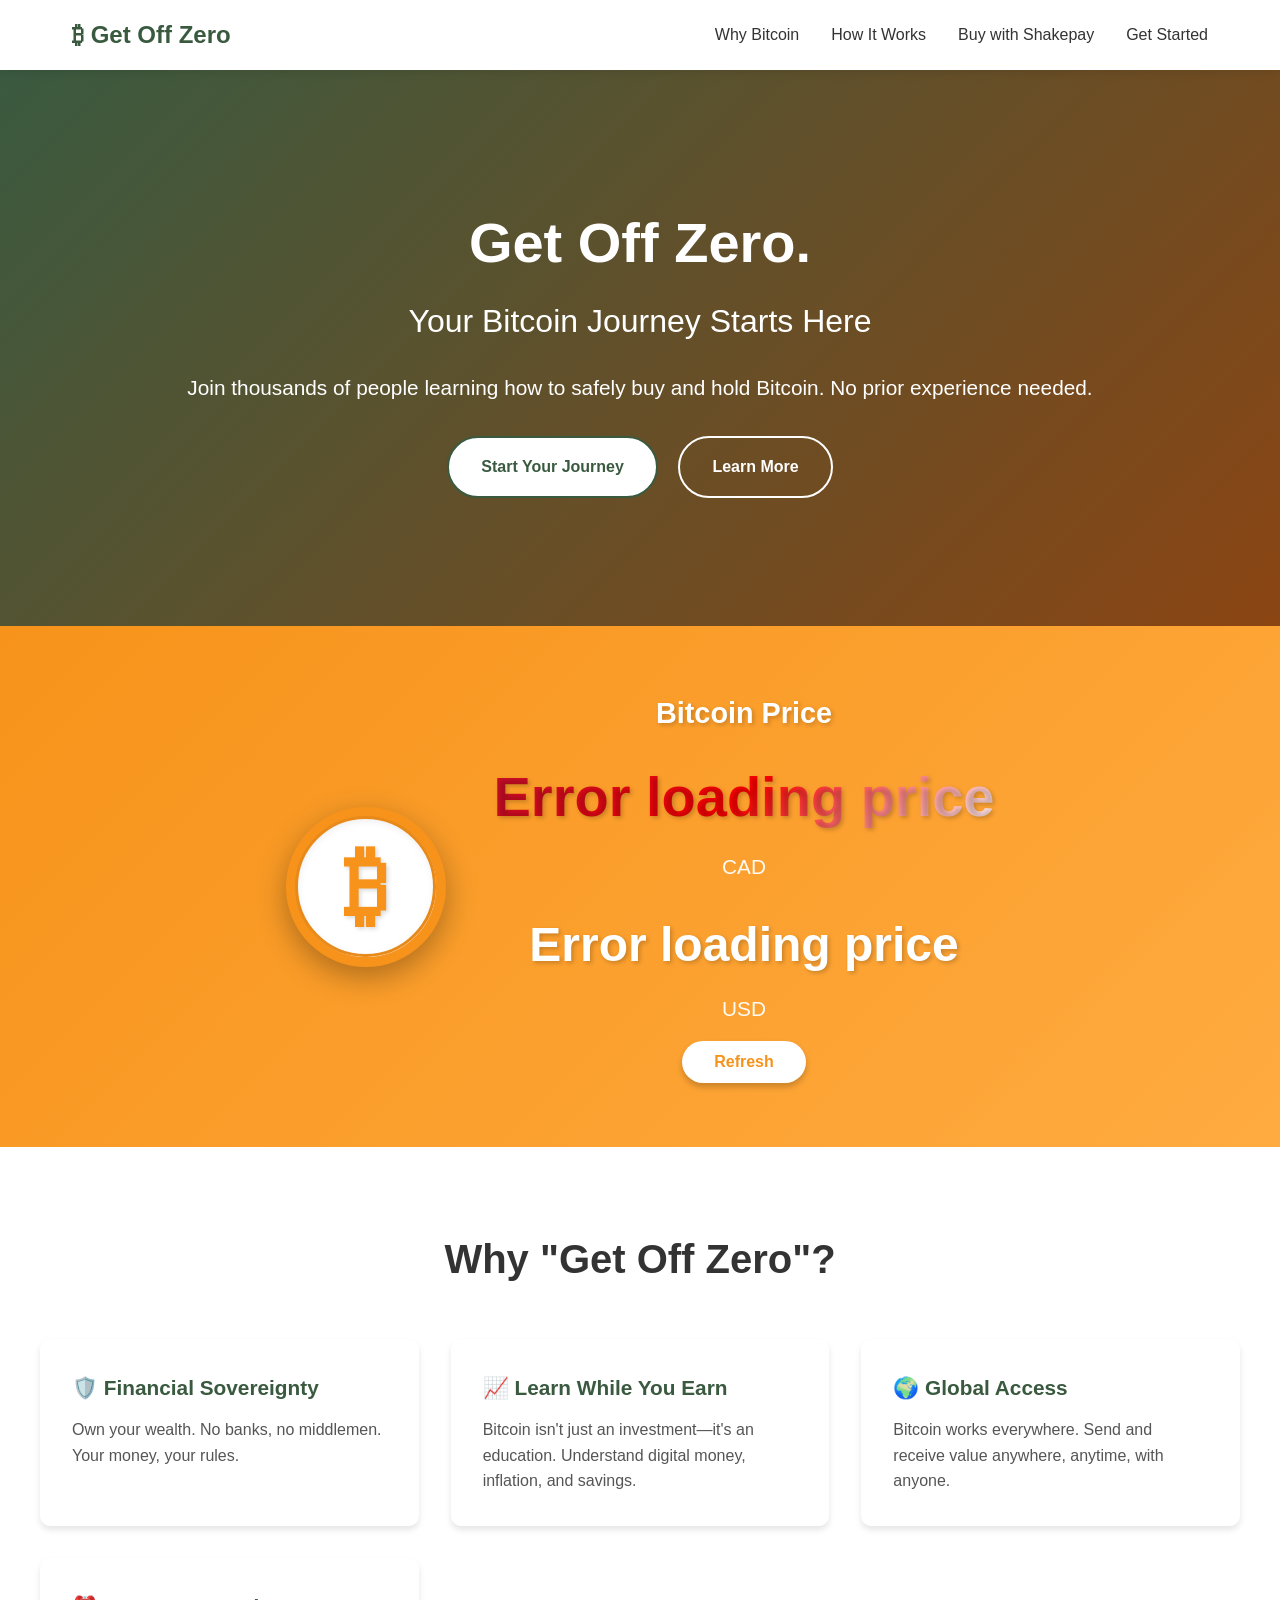
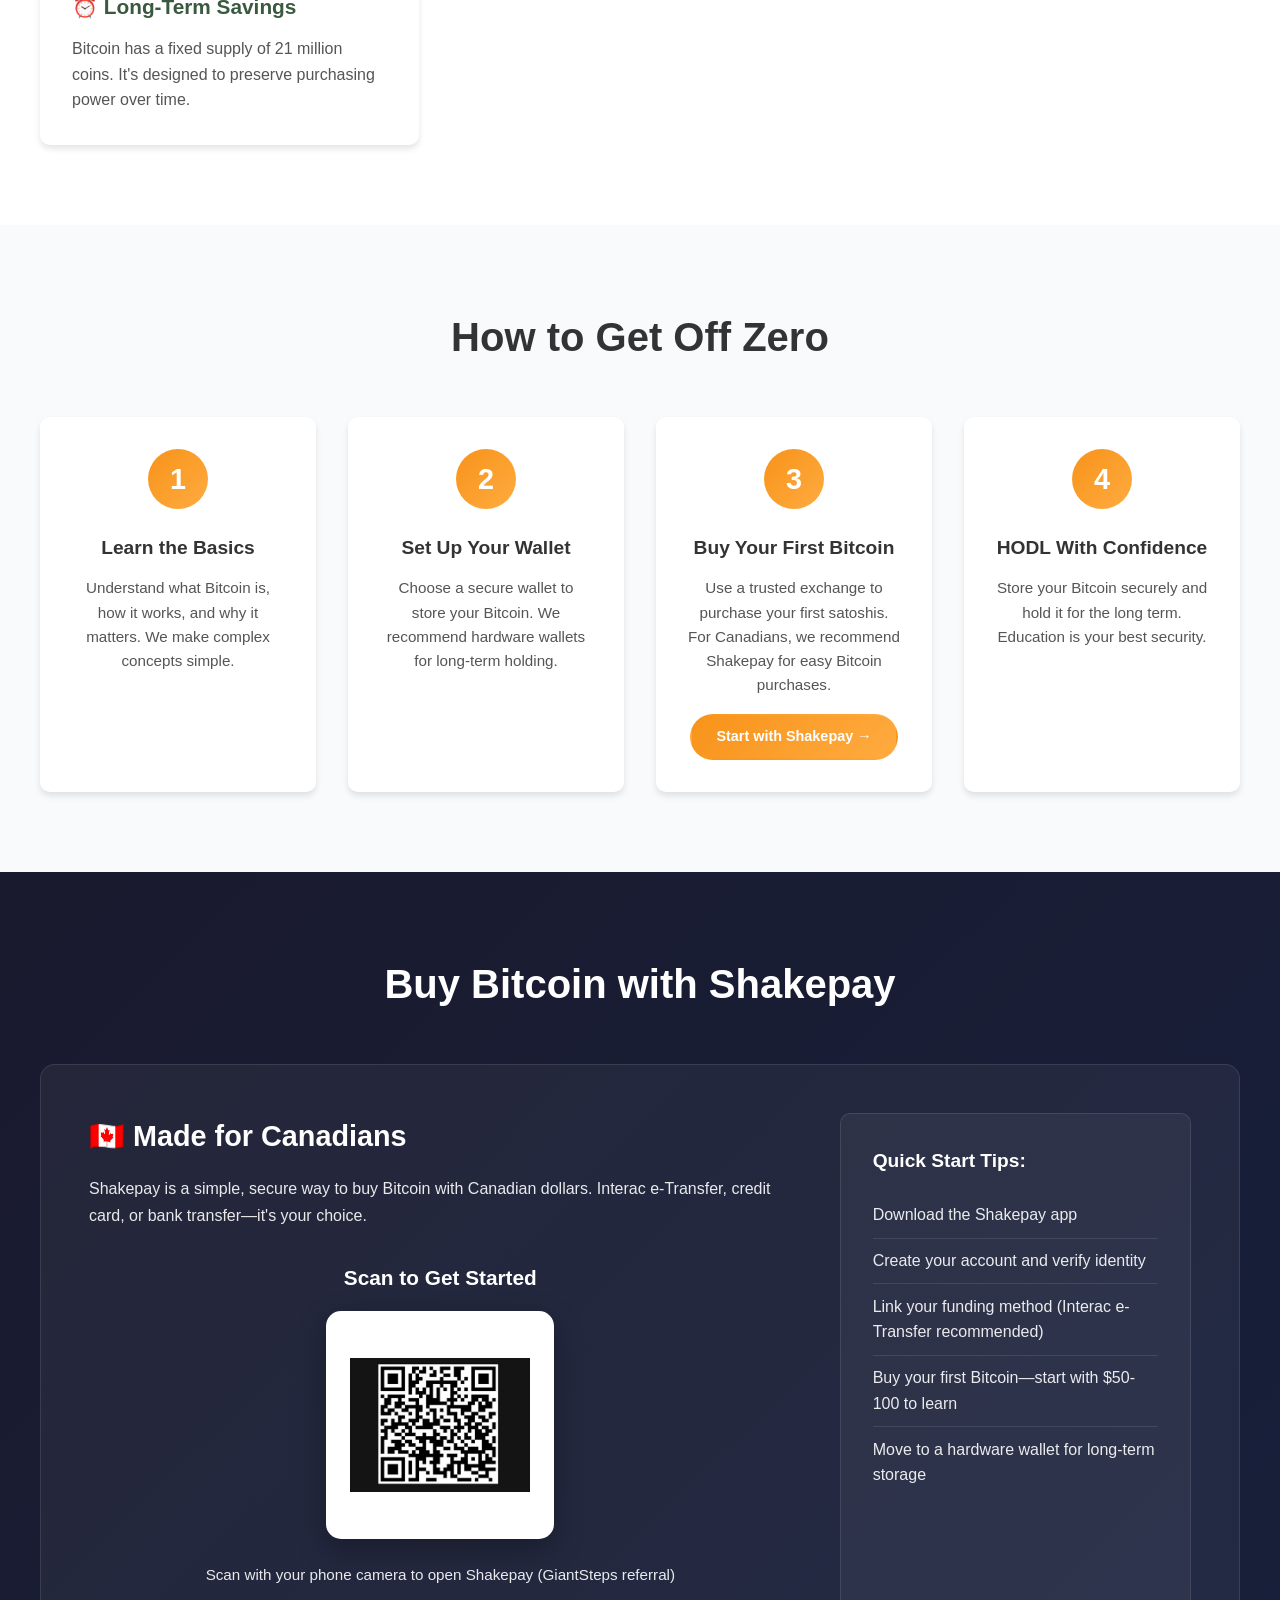
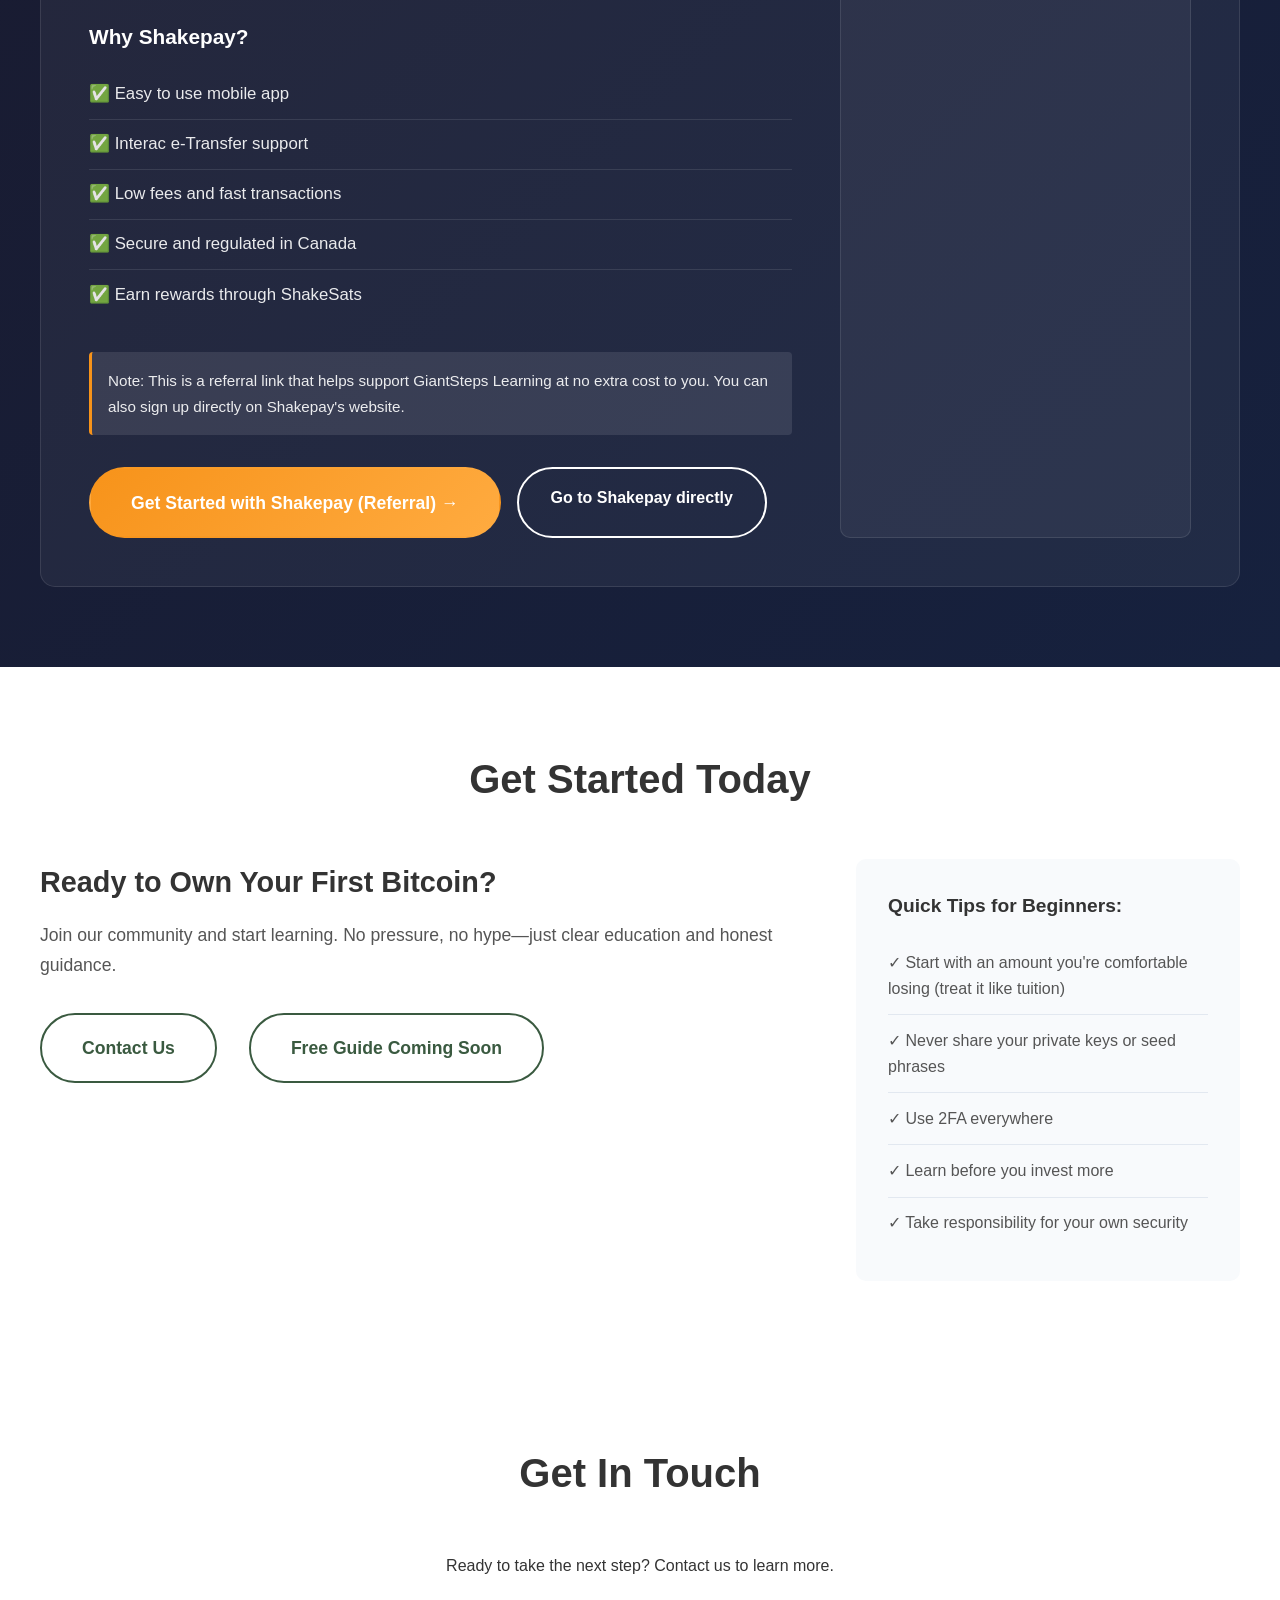
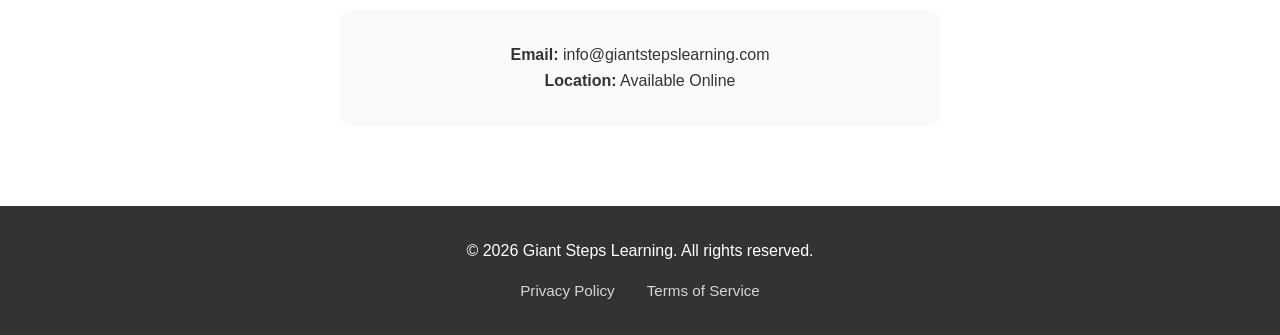
==== commit 48b495de: "Remove 'First' from Bitcoin journey headline" ====
--- a/gsl-site/index.html
+++ b/gsl-site/index.html
@@ -22,7 +22,7 @@
     <section class="hero">
         <div class="hero-content">
             <h1>Get Off Zero.</h1>
-            <h2>Your First Bitcoin Journey Starts Here</h2>
+            <h2>Your Bitcoin Journey Starts Here</h2>
             <p>Join thousands of people learning how to safely buy and hold Bitcoin. No prior experience needed.</p>
             <a href="#get-started" class="cta-button">Start Your Journey</a>
             <a href="#why-btc" class="secondary-button">Learn More</a>
